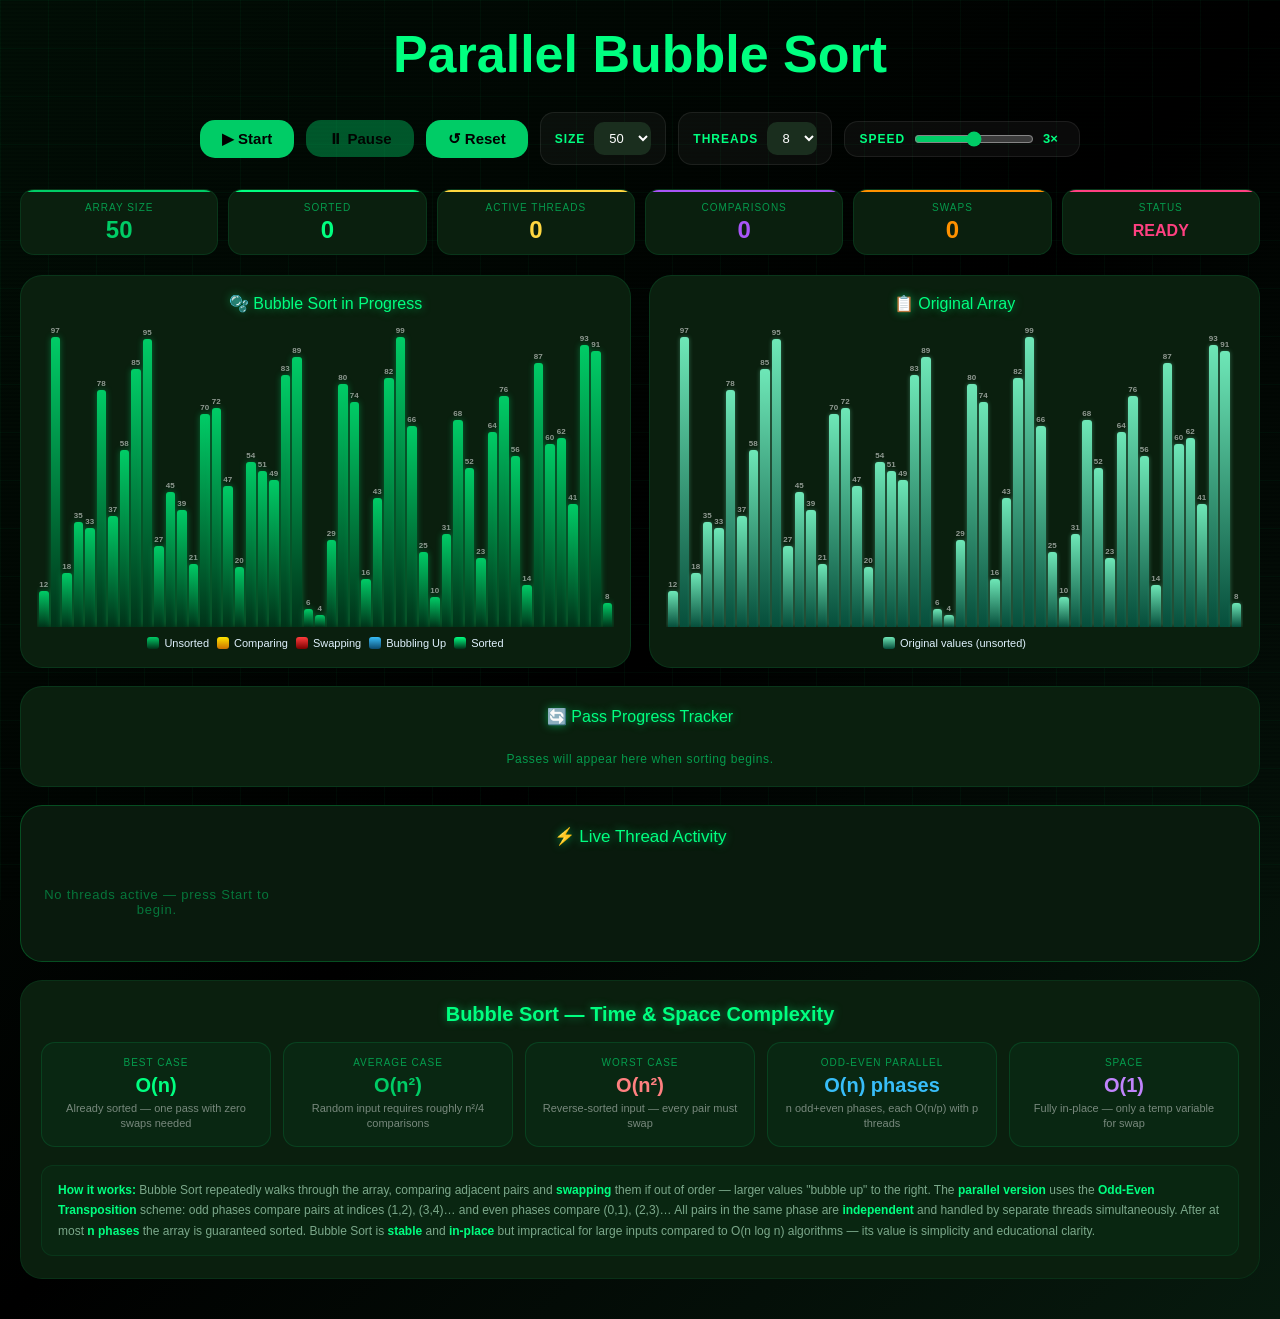
==== frontend/Bubble.html @ 175c768b "finalize" ====
<!DOCTYPE html>
<html lang="en">
<head>
<meta charset="UTF-8">
<meta name="viewport" content="width=device-width, initial-scale=1.0">
<title>Parallel Bubble Sort</title>
<style>
* { box-sizing: border-box; margin: 0; padding: 0; }

body {
  padding: 24px 20px 40px;
  font-family: Arial, sans-serif;
  background: linear-gradient(to bottom right, #020f06, #000000, #071a0e);
  color: white;
  min-height: 100vh;
}

body::before {
  content: ''; position: fixed; inset: 0; z-index: 0; pointer-events: none;
  background-image:
    linear-gradient(rgba(0,255,128,0.04) 1px, transparent 1px),
    linear-gradient(90deg, rgba(0,255,128,0.04) 1px, transparent 1px);
  background-size: 48px 48px;
  animation: gridDrift 14s linear infinite;
}
@keyframes gridDrift { from{background-position:0 0} to{background-position:48px 48px} }

body::after {
  content: ''; position: fixed; inset: 0; z-index: 1; pointer-events: none;
  background: repeating-linear-gradient(0deg, transparent, transparent 2px, rgba(0,0,0,0.10) 2px, rgba(0,0,0,0.10) 4px);
}

h1, .controls, .stats-row, .main-panels, .pass-section, .thread-section, .complexity-section, .done-banner {
  position: relative; z-index: 2;
}

/* ── TITLE ── */
h1 {
  text-align: center; font-size: clamp(32px, 5vw, 52px); color: #00ff80;
  margin-bottom: 28px; position: relative;
  animation: slideDown 0.7s cubic-bezier(0.23,1,0.32,1) both, titlePulse 3s ease-in-out 0.7s infinite;
}
@keyframes slideDown { from{opacity:0;transform:translateY(-40px) scaleX(0.88)} to{opacity:1;transform:translateY(0) scaleX(1)} }
@keyframes titlePulse {
  0%,100%{text-shadow:0 0 10px #00cc66,0 0 30px rgba(0,200,100,0.4)}
  50%{text-shadow:0 0 24px #00ff80,0 0 70px rgba(0,255,128,0.7),0 0 120px rgba(0,255,128,0.25)}
}
h1::before, h1::after {
  content: attr(data-text); position: absolute; top:0; left:0; width:100%;
  color:#00ff80; text-align:center; pointer-events:none; font-size:inherit; font-weight:bold;
}
h1::before { clip-path:polygon(0 0,100% 0,100% 32%,0 32%); opacity:0; animation:glitchA 5s infinite; }
h1::after  { clip-path:polygon(0 68%,100% 68%,100% 100%,0 100%); opacity:0; animation:glitchB 5s infinite; }
@keyframes glitchA { 0%,87%,100%{opacity:0;transform:translateX(0)} 89%{opacity:.8;transform:translateX(-6px)} 91%{opacity:.8;transform:translateX(4px)} 93%{opacity:0} }
@keyframes glitchB { 0%,87%,100%{opacity:0;transform:translateX(0)} 90%{opacity:.8;transform:translateX(6px)} 92%{opacity:.8;transform:translateX(-4px)} 94%{opacity:0} }

/* ── CONTROLS ── */
.controls {
  display:flex; justify-content:center; align-items:center; gap:12px;
  margin-bottom:24px; flex-wrap:wrap; animation:fadeUp 0.5s ease 0.1s both;
}
@keyframes fadeUp { from{opacity:0;transform:translateY(24px)} to{opacity:1;transform:translateY(0)} }

.ctrl-group {
  display:flex; align-items:center; gap:9px;
  background:rgba(255,255,255,0.04); border:1px solid rgba(255,255,255,0.08);
  border-radius:14px; padding:9px 14px;
}
.ctrl-group label { color:#00ff80; font-weight:bold; font-size:12px; letter-spacing:1px; }

button {
  background:#00cc66; border:none; padding:10px 22px; border-radius:15px;
  font-size:15px; font-weight:bold; cursor:pointer; transition:0.3s;
  position:relative; overflow:hidden; color:#000;
}
button::before {
  content:''; position:absolute; inset:0; background:#00a854;
  transform:translateX(-105%); transition:transform 0.25s ease; z-index:0;
}
button:hover::before { transform:translateX(0); }
button .lbl { position:relative; z-index:1; }
button:hover { transform:scale(1.05); box-shadow:0 0 16px rgba(0,255,128,0.55); }
button:disabled { opacity:0.4; cursor:not-allowed; transform:none; box-shadow:none; }

select {
  padding:8px 11px; border-radius:10px; border:none; font-size:13px;
  background:#1a2e1e; color:white; cursor:pointer; transition:box-shadow 0.25s;
}
select:hover, select:focus { outline:none; box-shadow:0 0 10px rgba(0,255,128,0.4); }
input[type=range] { width:120px; accent-color:#00cc66; }

/* ── STATS ROW ── */
.stats-row {
  display:grid; grid-template-columns:repeat(auto-fit,minmax(120px,1fr));
  gap:10px; margin-bottom:20px; animation:fadeUp 0.5s ease 0.2s both;
}
.stat-box {
  background:#0a1f0e; border-radius:14px; padding:12px 14px; text-align:center;
  border:1px solid rgba(0,255,128,0.1); position:relative; overflow:hidden;
  transition:border-color 0.3s, box-shadow 0.3s;
}
.stat-box::after { content:''; position:absolute; top:0; left:0; right:0; height:2px; background:var(--ac,#00cc66); }
.stat-box:hover { border-color:rgba(0,255,128,0.3); box-shadow:0 0 18px rgba(0,255,128,0.07); }
.stat-label { font-size:10px; color:rgba(0,255,128,0.55); text-transform:uppercase; letter-spacing:1px; margin-bottom:5px; }
.stat-value { font-size:24px; font-weight:bold; color:var(--ac,#00cc66); line-height:1; font-variant-numeric:tabular-nums; }

/* ── MAIN PANELS ── */
.main-panels { display:grid; grid-template-columns:1fr 1fr; gap:18px; margin-bottom:18px; animation:fadeUp 0.5s ease 0.3s both; }
@media(max-width:640px){ .main-panels{grid-template-columns:1fr;} }

.panel {
  background:#0a1f0e; border-radius:22px; padding:18px 16px;
  border:1px solid rgba(0,255,128,0.1); transition:border-color 0.3s, box-shadow 0.3s;
}
.panel:hover { border-color:rgba(0,255,128,0.28); box-shadow:0 0 24px rgba(0,255,128,0.06); }
.panel-title { text-align:center; color:#00ff80; margin-bottom:14px; font-size:16px; text-shadow:0 0 8px rgba(0,255,128,0.5); }

/* ── BARS ── */
.bars {
  height:300px; display:flex; align-items:flex-end;
  justify-content:flex-start; gap:2px; overflow:hidden; padding:0 2px;
}
.bar-wrap { display:flex; flex-direction:column; align-items:center; justify-content:flex-end; flex:1; min-width:0; max-width:32px; height:100%; }
.bar-num { font-size:8px; color:rgba(255,255,255,0.55); margin-bottom:2px; line-height:1; font-weight:bold; }
.bar {
  width:100%; border-radius:3px 3px 0 0; min-height:3px;
  transition:height 0.07s ease, background 0.07s ease, filter 0.07s ease;
  background:linear-gradient(180deg,#00cc66,#003319);
  filter:drop-shadow(0 0 3px rgba(0,200,100,0.45));
}
.bar.bar-compare { background:linear-gradient(180deg,#ffe600,#cc7000) !important; filter:drop-shadow(0 0 6px rgba(255,230,0,0.8)) !important; }
.bar.bar-swap    { background:linear-gradient(180deg,#ff3d3d,#7a0000) !important; filter:drop-shadow(0 0 10px rgba(255,61,61,0.9)) !important; }
.bar.bar-sorted  { background:linear-gradient(180deg,#00ff80,#003319) !important; filter:drop-shadow(0 0 4px rgba(0,255,128,0.6)) !important; }
.bar.bar-bubble  { background:linear-gradient(180deg,#38bdf8,#0c4a6e) !important; filter:drop-shadow(0 0 8px rgba(56,189,248,0.8)) !important; }
.bar.bar-t0  { background:linear-gradient(180deg,#34d399,#064e3b) !important; filter:drop-shadow(0 0 5px rgba(52,211,153,0.7)) !important; }
.bar.bar-t1  { background:linear-gradient(180deg,#60a5fa,#1e3a8a) !important; filter:drop-shadow(0 0 5px rgba(96,165,250,0.7)) !important; }
.bar.bar-t2  { background:linear-gradient(180deg,#fb923c,#7c2d12) !important; filter:drop-shadow(0 0 5px rgba(251,146,60,0.7)) !important; }
.bar.bar-t3  { background:linear-gradient(180deg,#e879f9,#701a75) !important; filter:drop-shadow(0 0 5px rgba(232,121,249,0.7)) !important; }
.bar.bar-t4  { background:linear-gradient(180deg,#fde047,#713f12) !important; filter:drop-shadow(0 0 5px rgba(253,224,71,0.7)) !important; }
.bar.bar-t5  { background:linear-gradient(180deg,#f472b6,#831843) !important; filter:drop-shadow(0 0 5px rgba(244,114,182,0.7)) !important; }
.bar.bar-t6  { background:linear-gradient(180deg,#a78bfa,#2e1065) !important; filter:drop-shadow(0 0 5px rgba(167,139,250,0.7)) !important; }
.bar.bar-t7  { background:linear-gradient(180deg,#22d3ee,#164e63) !important; filter:drop-shadow(0 0 5px rgba(34,211,238,0.7)) !important; }

/* ── LEGEND ── */
.legend { display:flex; flex-wrap:wrap; gap:8px; margin-top:10px; justify-content:center; }
.legend-item { display:flex; align-items:center; gap:5px; font-size:11px; color:#e0f2fe; }
.legend-box { width:12px; height:12px; border-radius:3px; flex-shrink:0; }

/* ── PASS TRACKER ── */
.pass-section {
  background:#0a1f0e; border:1px solid rgba(0,255,128,0.1); border-radius:22px;
  padding:20px 16px; margin-bottom:18px; animation:fadeUp 0.5s ease 0.35s both;
  transition:border-color 0.3s;
}
.pass-section:hover { border-color:rgba(0,255,128,0.28); }
.pass-section-title { text-align:center; color:#00ff80; margin-bottom:14px; font-size:16px; text-shadow:0 0 8px rgba(0,255,128,0.5); }

.pass-track { display:flex; align-items:center; gap:4px; flex-wrap:wrap; justify-content:center; }
.pass-dot {
  width:28px; height:28px; border-radius:50%;
  border:2px solid rgba(0,255,128,0.2);
  display:flex; align-items:center; justify-content:center;
  font-size:10px; font-weight:bold; color:rgba(0,255,128,0.35);
  transition:all 0.3s; flex-shrink:0;
}
.pass-dot.done  { background:rgba(0,255,128,0.15); border-color:#00ff80; color:#00ff80; box-shadow:0 0 10px rgba(0,255,128,0.4); }
.pass-dot.active { background:rgba(255,230,0,0.15); border-color:#ffe600; color:#ffe600; box-shadow:0 0 12px rgba(255,230,0,0.5); animation:pulseDot 0.6s ease-in-out infinite; }
@keyframes pulseDot { 0%,100%{transform:scale(1)} 50%{transform:scale(1.15)} }
.pass-connector { width:14px; height:2px; background:rgba(0,255,128,0.12); border-radius:1px; flex-shrink:0; }
.pass-connector.done { background:rgba(0,255,128,0.5); }
.pass-info { text-align:center; margin-top:12px; font-size:12px; color:rgba(0,255,128,0.55); letter-spacing:0.05em; }

/* ── DONE BANNER ── */
.done-banner {
  text-align:center; padding:12px; margin-bottom:18px;
  background:linear-gradient(90deg,rgba(0,255,128,0.1),rgba(0,200,100,0.1));
  border:1px solid rgba(0,255,128,0.3); border-radius:14px;
  color:#00ff80; font-weight:bold; font-size:16px; letter-spacing:0.08em;
  display:none;
}
.done-banner.show { display:block; animation:fadeUp 0.4s ease; }

/* ── THREAD SECTION ── */
.thread-section {
  background:#091a0d; border:1px solid rgba(0,200,80,0.3); border-radius:22px;
  padding:20px; margin-bottom:18px; animation:fadeUp 0.5s ease 0.4s both;
  transition:border-color 0.3s;
}
.thread-section:hover { border-color:rgba(0,255,128,0.5); }
.thread-section-title { text-align:center; color:#00ff80; margin-bottom:16px; font-size:17px; text-shadow:0 0 8px rgba(0,255,128,0.5); }

.thread-grid {
  display:grid; grid-template-columns:repeat(auto-fill, minmax(220px,1fr)); gap:10px;
  max-height:300px; overflow-y:auto;
  scrollbar-width:thin; scrollbar-color:rgba(0,255,128,0.3) transparent;
}
.thread-grid::-webkit-scrollbar { width:4px; }
.thread-grid::-webkit-scrollbar-thumb { background:rgba(0,255,128,0.3); border-radius:2px; }

.thread-card {
  background:rgba(0,0,0,0.35); border-radius:14px;
  border:1px solid rgba(255,255,255,0.07);
  border-left:3px solid var(--tc);
  padding:12px 14px; animation:cardIn 0.25s ease both;
}
@keyframes cardIn { from{opacity:0;transform:scale(0.94)} to{opacity:1;transform:scale(1)} }

.tc-header { display:flex; align-items:center; justify-content:space-between; margin-bottom:8px; }
.tc-badge {
  display:inline-flex; align-items:center; gap:5px; padding:3px 10px;
  border-radius:20px; font-size:11px; font-weight:bold;
  background:color-mix(in srgb, var(--tc) 18%, transparent);
  color:var(--tc); border:1px solid color-mix(in srgb, var(--tc) 45%, transparent);
}
.tc-dot { width:6px; height:6px; border-radius:50%; background:var(--tc); animation:blink 0.75s infinite; flex-shrink:0; }
@keyframes blink { 0%,100%{opacity:1} 50%{opacity:0.15} }
.tc-pct { font-size:13px; font-weight:bold; color:var(--tc); }

.tc-seg { font-size:11px; color:rgba(200,255,220,0.65); margin-bottom:8px; }
.tc-seg strong { color:rgba(200,255,220,0.9); }

.tc-prog-bg { height:5px; background:rgba(255,255,255,0.07); border-radius:3px; overflow:hidden; margin-bottom:7px; }
.tc-prog-fill { height:100%; background:var(--tc); border-radius:3px; transition:width 0.12s ease; box-shadow:0 0 8px var(--tc); }

.tc-mini-bars { display:flex; align-items:flex-end; gap:1px; height:28px; }
.tc-mini-bar { flex:1; min-width:0; border-radius:1px 1px 0 0; min-height:2px; background:var(--tc); opacity:0.55; transition:height 0.07s ease, opacity 0.07s; }
.tc-mini-bar.active { opacity:1; filter:drop-shadow(0 0 3px var(--tc)); }

.no-threads { font-size:13px; color:rgba(0,255,128,0.4); text-align:center; padding:24px 0; letter-spacing:0.06em; }

/* ── COMPLEXITY ── */
.complexity-section {
  background:#0a1f0e; border-radius:22px; padding:22px 20px;
  border:1px solid rgba(0,255,128,0.08); animation:fadeUp 0.5s ease 0.5s both;
  transition:border-color 0.3s;
}
.complexity-section:hover { border-color:rgba(0,255,128,0.28); }
.complexity-section h2 { text-align:center; color:#00ff80; margin-bottom:16px; font-size:20px; text-shadow:0 0 8px rgba(0,255,128,0.5); }

.complexity-cards { display:grid; grid-template-columns:repeat(auto-fit,minmax(160px,1fr)); gap:12px; margin-bottom:18px; }
.cx-card {
  background:rgba(0,255,128,0.04); border:1px solid rgba(0,255,128,0.12);
  border-radius:14px; padding:14px 16px; text-align:center;
  transition:transform 0.25s, box-shadow 0.25s;
}
.cx-card:hover { transform:translateY(-4px); box-shadow:0 8px 24px rgba(0,0,0,0.4), 0 0 14px rgba(0,255,128,0.08); }
.cx-case { font-size:10px; color:rgba(0,255,128,0.55); text-transform:uppercase; letter-spacing:1px; margin-bottom:6px; }
.cx-val  { font-size:20px; font-weight:bold; margin-bottom:4px; }
.cx-desc { font-size:11px; color:rgba(255,255,255,0.45); line-height:1.4; }
.cx-best  { color:#00ff80; }
.cx-avg   { color:#00cc66; }
.cx-worst { color:#ff8080; }
.cx-space { color:#c084fc; }

.cx-notes {
  background:rgba(0,255,128,0.03); border:1px solid rgba(0,255,128,0.08);
  border-radius:12px; padding:14px 16px;
}
.cx-notes p { font-size:12px; color:rgba(200,255,220,0.6); line-height:1.7; }
.cx-notes strong { color:#00ff80; }

::-webkit-scrollbar { width:6px; height:6px; }
::-webkit-scrollbar-track { background:#020f06; }
::-webkit-scrollbar-thumb { background:#00a854; border-radius:3px; }
</style>
</head>
<body>

<h1 data-text="Parallel Bubble Sort">Parallel Bubble Sort</h1>

<!-- CONTROLS -->
<div class="controls">
  <button id="btn-start" onclick="handleStart()"><span class="lbl">▶ Start</span></button>
  <button id="btn-pause" onclick="handlePause()" disabled><span class="lbl">⏸ Pause</span></button>
  <button onclick="handleReset()"><span class="lbl">↺ Reset</span></button>

  <div class="ctrl-group">
    <label>SIZE</label>
    <select id="sel-size" onchange="changeSize(+this.value)">
      <option value="20">20</option>
      <option value="30">30</option>
      <option value="50" selected>50</option>
      <option value="70">70</option>
    </select>
  </div>

  <div class="ctrl-group">
    <label>THREADS</label>
    <select id="sel-threads" onchange="maxThreads=+this.value">
      <option value="2">2</option>
      <option value="4">4</option>
      <option value="6">6</option>
      <option value="8" selected>8</option>
    </select>
  </div>

  <div class="ctrl-group">
    <label>SPEED</label>
    <input type="range" id="spd" min="1" max="5" value="3" step="1" oninput="setSpeed(+this.value)">
    <span id="spd-lbl" style="color:#00ff80;font-weight:bold;font-size:13px;min-width:22px">3×</span>
  </div>
</div>

<!-- STATS -->
<div class="stats-row">
  <div class="stat-box" style="--ac:#00cc66"> <div class="stat-label">Array Size</div>     <div class="stat-value" id="st-size">50</div></div>
  <div class="stat-box" style="--ac:#00ff80"> <div class="stat-label">Sorted</div>         <div class="stat-value" id="st-sorted">0</div></div>
  <div class="stat-box" style="--ac:#ffd740"> <div class="stat-label">Active Threads</div> <div class="stat-value" id="st-threads">0</div></div>
  <div class="stat-box" style="--ac:#a855f7"> <div class="stat-label">Comparisons</div>   <div class="stat-value" id="st-comps">0</div></div>
  <div class="stat-box" style="--ac:#ff9100"> <div class="stat-label">Swaps</div>          <div class="stat-value" id="st-swaps">0</div></div>
  <div class="stat-box" style="--ac:#ff4081"> <div class="stat-label">Status</div>         <div class="stat-value" id="st-status" style="font-size:1rem;padding-top:5px">READY</div></div>
</div>

<!-- BAR PANELS -->
<div class="main-panels">
  <div class="panel">
    <div class="panel-title">🫧 Bubble Sort in Progress</div>
    <div class="bars" id="sort-bars"></div>
    <div class="legend">
      <div class="legend-item"><div class="legend-box" style="background:linear-gradient(#00cc66,#003319)"></div>Unsorted</div>
      <div class="legend-item"><div class="legend-box" style="background:linear-gradient(#ffe600,#cc7000)"></div>Comparing</div>
      <div class="legend-item"><div class="legend-box" style="background:linear-gradient(#ff3d3d,#7a0000)"></div>Swapping</div>
      <div class="legend-item"><div class="legend-box" style="background:linear-gradient(#38bdf8,#0c4a6e)"></div>Bubbling Up</div>
      <div class="legend-item"><div class="legend-box" style="background:linear-gradient(#00ff80,#003319)"></div>Sorted</div>
    </div>
  </div>
  <div class="panel">
    <div class="panel-title">📋 Original Array</div>
    <div class="bars" id="orig-bars"></div>
    <div class="legend">
      <div class="legend-item"><div class="legend-box" style="background:linear-gradient(#6ee7b7,#064e3b)"></div>Original values (unsorted)</div>
    </div>
  </div>
</div>

<!-- DONE BANNER -->
<div class="done-banner" id="done-banner">✓ ARRAY FULLY SORTED — All bubbles settled in place</div>

<!-- PASS TRACKER -->
<div class="pass-section">
  <div class="pass-section-title">🔄 Pass Progress Tracker</div>
  <div class="pass-track" id="pass-track"></div>
  <div class="pass-info"  id="pass-info">Passes will appear here when sorting begins.</div>
</div>

<!-- THREAD ACTIVITY -->
<div class="thread-section">
  <div class="thread-section-title">⚡ Live Thread Activity</div>
  <div class="thread-grid" id="thread-grid">
    <div class="no-threads">No threads active — press Start to begin.</div>
  </div>
</div>

<!-- COMPLEXITY -->
<div class="complexity-section">
  <h2>Bubble Sort — Time &amp; Space Complexity</h2>
  <div class="complexity-cards">
    <div class="cx-card">
      <div class="cx-case">Best Case</div>
      <div class="cx-val cx-best">O(n)</div>
      <div class="cx-desc">Already sorted — one pass with zero swaps needed</div>
    </div>
    <div class="cx-card">
      <div class="cx-case">Average Case</div>
      <div class="cx-val cx-avg">O(n²)</div>
      <div class="cx-desc">Random input requires roughly n²/4 comparisons</div>
    </div>
    <div class="cx-card">
      <div class="cx-case">Worst Case</div>
      <div class="cx-val cx-worst">O(n²)</div>
      <div class="cx-desc">Reverse-sorted input — every pair must swap</div>
    </div>
    <div class="cx-card">
      <div class="cx-case">Odd-Even Parallel</div>
      <div class="cx-val" style="color:#38bdf8">O(n) phases</div>
      <div class="cx-desc">n odd+even phases, each O(n/p) with p threads</div>
    </div>
    <div class="cx-card">
      <div class="cx-case">Space</div>
      <div class="cx-val cx-space">O(1)</div>
      <div class="cx-desc">Fully in-place — only a temp variable for swap</div>
    </div>
  </div>
  <div class="cx-notes">
    <p>
      <strong>How it works:</strong> Bubble Sort repeatedly walks through the array, comparing adjacent pairs and
      <strong>swapping</strong> them if out of order — larger values "bubble up" to the right.
      The <strong>parallel version</strong> uses the <strong>Odd-Even Transposition</strong> scheme:
      odd phases compare pairs at indices (1,2), (3,4)… and even phases compare (0,1), (2,3)…
      All pairs in the same phase are <strong>independent</strong> and handled by separate threads simultaneously.
      After at most <strong>n phases</strong> the array is guaranteed sorted.
      Bubble Sort is <strong>stable</strong> and <strong>in-place</strong> but impractical for large inputs
      compared to O(n log n) algorithms — its value is simplicity and educational clarity.
    </p>
  </div>
</div>

<script>
const TC     = ['#34d399','#60a5fa','#fb923c','#e879f9','#fde047','#f472b6','#a78bfa','#22d3ee'];
const TC_CLS = ['bar-t0','bar-t1','bar-t2','bar-t3','bar-t4','bar-t5','bar-t6','bar-t7'];

let N = 50, maxThreads = 8;
let arr = [], origArr = [];
let statuses = [], threadAssign = [];
let running = false, paused = false, done = false;
let speedMs = 80;
let comparisons = 0, swaps = 0;
let activeThreads = {};
let stepQueue = [], stepIdx = 0;
let rafId = null, lastTime = 0;

const speedMap = {1:280, 2:140, 3:80, 4:30, 5:8};

function genArray() {
  done = false;
  arr = Array.from({length:N}, (_,i) => Math.round(4 + (i/(N-1))*95));
  for(let i=arr.length-1;i>0;i--){const j=Math.floor(Math.random()*(i+1));[arr[i],arr[j]]=[arr[j],arr[i]];}
  origArr = arr.slice();
  statuses = new Array(N).fill('default');
  threadAssign = new Array(N).fill(-1);
  comparisons = 0; swaps = 0; activeThreads = {};
  renderOrigBars(); renderSortBars(); updateStats(); renderThreadGrid();
  document.getElementById('done-banner').classList.remove('show');
  document.getElementById('pass-track').innerHTML = '';
  document.getElementById('pass-info').textContent = 'Passes will appear here when sorting begins.';
}

function changeSize(v){ N=v; if(!running) genArray(); }
function setSpeed(v){ speedMs=speedMap[v]||80; document.getElementById('spd-lbl').textContent=v+'×'; }

// ── build steps: Odd-Even Transposition Sort ──
function buildSteps() {
  stepQueue = [];
  const a  = arr.slice();
  const st = new Array(N).fill('default');
  const th = new Array(N).fill(-1);
  let tc = 0, sc = 0, tId = 0, cIdx = 0;
  let passData = [];

  function snap(type, data, pass) {
    stepQueue.push({ type, data, arr:a.slice(), st:st.slice(), th:th.slice(),
      tc, sc, pass, passData:passData.slice() });
  }

  for(let p = 0; p < N; p++) {
    const isOdd  = (p % 2 === 1);
    const start  = isOdd ? 1 : 0;
    passData.push({ idx:p, type:isOdd?'odd':'even', swapCount:0 });

    const pairs = [];
    for(let i = start; i < N-1; i += 2) pairs.push(i);
    if(!pairs.length) continue;

    for(let b = 0; b < pairs.length; b += maxThreads) {
      const batch = pairs.slice(b, b + maxThreads);
      const tIds  = batch.map(() => tId++);
      const cIdxs = batch.map(() => cIdx++ % TC.length);

      batch.forEach((i,k) => { th[i]=tIds[k]; th[i+1]=tIds[k]; st[i]='compare'; st[i+1]='compare'; });
      snap('newthreads', { threads: batch.map((i,k) => ({lo:i, hi:i+1, tid:tIds[k], ci:cIdxs[k]})) }, p);

      batch.forEach((i,k) => {
        tc++;
        snap('cmp', {i, tid:tIds[k], ci:cIdxs[k]}, p);
        if(a[i] > a[i+1]) {
          sc++;
          passData[passData.length-1].swapCount++;
          st[i]='swap'; st[i+1]='swap';
          snap('preswap', {i, tid:tIds[k], ci:cIdxs[k]}, p);
          [a[i], a[i+1]] = [a[i+1], a[i]];
          snap('swap', {i, tid:tIds[k], ci:cIdxs[k]}, p);
        }
        st[i]='thread'; st[i+1]='thread';
      });

      batch.forEach((i,k) => { th[i]=-1; th[i+1]=-1; st[i]='default'; st[i+1]='default'; });
      snap('tdone', { tIds }, p);
    }

    // early exit if already sorted
    let sorted = true;
    for(let i = 0; i < N-1; i++) if(a[i] > a[i+1]){ sorted=false; break; }
    if(sorted) break;
  }

  for(let x = 0; x < N; x++) st[x] = 'sorted';
  snap('alldone', {}, -1);
}

function applyStep(s) {
  arr=s.arr.slice(); statuses=s.st.slice(); threadAssign=s.th.slice();
  comparisons=s.tc; swaps=s.sc;

  if(s.type === 'newthreads') {
    s.data.threads.forEach(({lo,hi,tid,ci}) => {
      activeThreads[tid] = {lo, hi, ci, progress:0, phase:'comparing', segVals:[], segSt:[]};
    });
  }
  if(s.type === 'tdone') s.data.tIds.forEach(tid => { delete activeThreads[tid]; });
  if(s.type === 'alldone') done = true;

  Object.keys(activeThreads).forEach(tid => {
    const t = activeThreads[tid];
    t.segVals = arr.slice(t.lo, t.hi+1);
    t.segSt   = statuses.slice(t.lo, t.hi+1);
    const isSwap = t.segSt.some(x => x === 'swap');
    t.phase    = isSwap ? 'swapping' : 'comparing';
    t.progress = t.segSt.filter(x => x === 'sorted').length / (t.hi-t.lo+1) * 100;
  });

  if(s.passData) renderPassTrack(s.passData, s.pass);
}

function renderPassTrack(passData, curPass) {
  const track = document.getElementById('pass-track');
  const info  = document.getElementById('pass-info');
  if(!passData || !passData.length){ track.innerHTML=''; return; }
  let h = '';
  passData.forEach((p, idx) => {
    const isDone = p.idx < curPass;
    const isAct  = p.idx === curPass;
    const cls    = isDone ? 'done' : isAct ? 'active' : '';
    h += `<div class="pass-dot ${cls}" title="Pass ${p.idx+1} (${p.type}): ${p.swapCount} swaps">${p.idx+1}</div>`;
    if(idx < passData.length-1) h += `<div class="pass-connector${isDone?' done':''}"></div>`;
  });
  track.innerHTML = h;
  const cur = passData[curPass];
  if(cur) info.textContent = `Pass ${curPass+1} of ${passData.length} · ${cur.type==='odd'?'Odd':'Even'} phase · ${cur.swapCount} swaps this pass`;
}

function barClass(i) {
  const s = statuses[i];
  if(s === 'sorted')  return 'bar-sorted';
  if(s === 'compare') return 'bar-compare';
  if(s === 'swap' || s === 'preswap') return 'bar-swap';
  if(s === 'bubble')  return 'bar-bubble';
  if(s === 'thread') {
    const tid = threadAssign[i];
    if(tid >= 0 && activeThreads[tid]) return TC_CLS[activeThreads[tid].ci % TC_CLS.length];
  }
  return '';
}

function renderSortBars() {
  const c   = document.getElementById('sort-bars');
  const max = Math.max(...arr, 1);
  let h = '';
  for(let i = 0; i < arr.length; i++){
    const pct = Math.max(1, Math.round((arr[i]/max)*100));
    h += `<div class="bar-wrap"><div class="bar-num">${arr[i]}</div><div class="bar ${barClass(i)}" style="height:${pct}%"></div></div>`;
  }
  c.innerHTML = h;
}

function renderOrigBars() {
  const c   = document.getElementById('orig-bars');
  const max = Math.max(...origArr, 1);
  let h = '';
  for(let i = 0; i < origArr.length; i++){
    const pct = Math.max(1, Math.round((origArr[i]/max)*100));
    h += `<div class="bar-wrap"><div class="bar-num">${origArr[i]}</div><div class="bar" style="height:${pct}%;background:linear-gradient(180deg,#6ee7b7,#064e3b);filter:drop-shadow(0 0 2px rgba(110,231,183,0.4))"></div></div>`;
  }
  c.innerHTML = h;
}

function renderThreadGrid() {
  const g    = document.getElementById('thread-grid');
  const keys = Object.keys(activeThreads);
  if(!keys.length){
    g.innerHTML = '<div class="no-threads">No threads active — press Start to begin.</div>';
    document.getElementById('st-threads').textContent = '0';
    return;
  }
  document.getElementById('st-threads').textContent = keys.length;
  let h = '';
  keys.forEach(tid => {
    const t   = activeThreads[tid];
    const col = TC[t.ci % TC.length];
    const segLen = t.hi - t.lo + 1;
    let miniH = '';
    if(t.segVals && t.segVals.length){
      const mx = Math.max(...t.segVals, 1);
      t.segVals.forEach((v,k) => {
        const ph    = Math.max(8, Math.round((v/mx)*100));
        const isAct = t.segSt && (t.segSt[k]==='compare' || t.segSt[k]==='swap');
        miniH += `<div class="tc-mini-bar${isAct?' active':''}" style="height:${ph}%"></div>`;
      });
    }
    const phaseTxt = t.progress===100 ? '✓ done' : t.phase;
    h += `<div class="thread-card" style="--tc:${col}">
      <div class="tc-header">
        <div class="tc-badge"><div class="tc-dot"></div>Thread ${tid}</div>
        <div class="tc-pct">${Math.round(t.progress)}%</div>
      </div>
      <div class="tc-seg">
        <strong>Pair [${t.lo}, ${t.lo+1}]</strong> &nbsp;·&nbsp; ${segLen} elements &nbsp;·&nbsp;
        <span style="color:${col};opacity:0.85">${phaseTxt}</span>
      </div>
      <div class="tc-prog-bg"><div class="tc-prog-fill" style="width:${t.progress}%"></div></div>
      <div class="tc-mini-bars">${miniH}</div>
    </div>`;
  });
  g.innerHTML = h;
}

function updateStats() {
  document.getElementById('st-size').textContent   = N;
  document.getElementById('st-sorted').textContent = statuses.filter(s => s==='sorted').length;
  document.getElementById('st-comps').textContent  = comparisons;
  document.getElementById('st-swaps').textContent  = swaps;
}

function animate(ts) {
  if(!running || paused) return;
  if(ts - lastTime >= speedMs){
    lastTime = ts;
    if(stepIdx < stepQueue.length){
      applyStep(stepQueue[stepIdx++]);
      renderSortBars(); renderThreadGrid(); updateStats();
      if(done){ finishSort(); return; }
    } else { finishSort(); return; }
  }
  rafId = requestAnimationFrame(animate);
}

function finishSort() {
  running = false;
  statuses = new Array(N).fill('sorted');
  activeThreads = {};
  renderSortBars(); renderThreadGrid(); updateStats();
  document.getElementById('st-status').textContent = 'DONE';
  document.getElementById('st-status').style.color = '#00ff80';
  document.getElementById('done-banner').classList.add('show');
  document.getElementById('btn-start').disabled = true;
  document.getElementById('btn-pause').disabled = true;
  document.getElementById('st-threads').textContent = '0';
}

function handleStart() {
  if(done || running) return;
  buildSteps(); stepIdx = 0;
  running = true; paused = false;
  document.getElementById('btn-start').disabled = true;
  document.getElementById('btn-pause').disabled = false;
  document.getElementById('st-status').textContent = 'RUNNING';
  document.getElementById('st-status').style.color = '#ffd740';
  lastTime = 0; rafId = requestAnimationFrame(animate);
}

function handlePause() {
  if(!running) return;
  if(!paused){
    paused = true; cancelAnimationFrame(rafId);
    document.getElementById('btn-pause').querySelector('.lbl').textContent = '▶ Resume';
    document.getElementById('st-status').textContent = 'PAUSED';
    document.getElementById('st-status').style.color = 'rgba(0,255,128,0.5)';
  } else {
    paused = false;
    document.getElementById('btn-pause').querySelector('.lbl').textContent = '⏸ Pause';
    document.getElementById('st-status').textContent = 'RUNNING';
    document.getElementById('st-status').style.color = '#ffd740';
    lastTime = 0; rafId = requestAnimationFrame(animate);
  }
}

function handleReset() {
  running = false; paused = false; done = false;
  cancelAnimationFrame(rafId);
  activeThreads = {}; stepQueue = []; stepIdx = 0;
  genArray();
  document.getElementById('btn-start').disabled = false;
  document.getElementById('btn-start').querySelector('.lbl').textContent = '▶ Start';
  document.getElementById('btn-pause').disabled = true;
  document.getElementById('btn-pause').querySelector('.lbl').textContent = '⏸ Pause';
  document.getElementById('st-status').textContent = 'READY';
  document.getElementById('st-status').style.color = '#00cc66';
}

genArray();
</script>
</body>
</html>
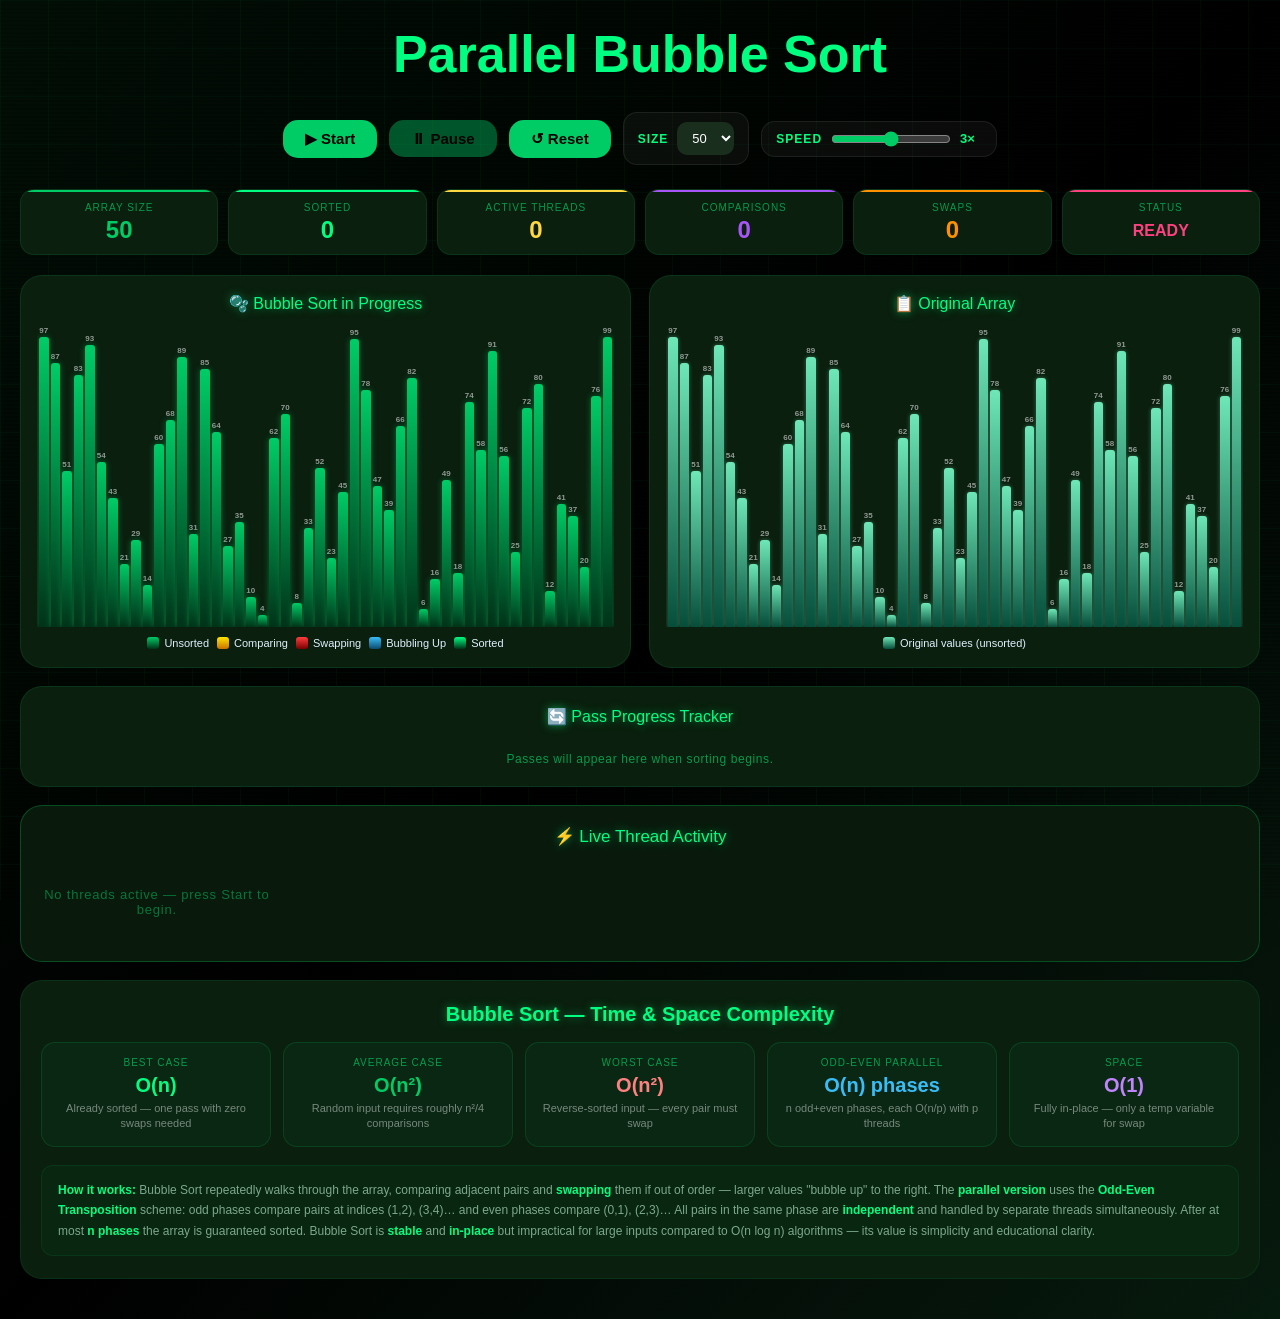
==== commit cd87c591: "commit" ====
--- a/frontend/Bubble.html
+++ b/frontend/Bubble.html
@@ -284,15 +284,7 @@
     </select>
   </div>
 
-  <div class="ctrl-group">
-    <label>THREADS</label>
-    <select id="sel-threads" onchange="maxThreads=+this.value">
-      <option value="2">2</option>
-      <option value="4">4</option>
-      <option value="6">6</option>
-      <option value="8" selected>8</option>
-    </select>
-  </div>
+  
 
   <div class="ctrl-group">
     <label>SPEED</label>
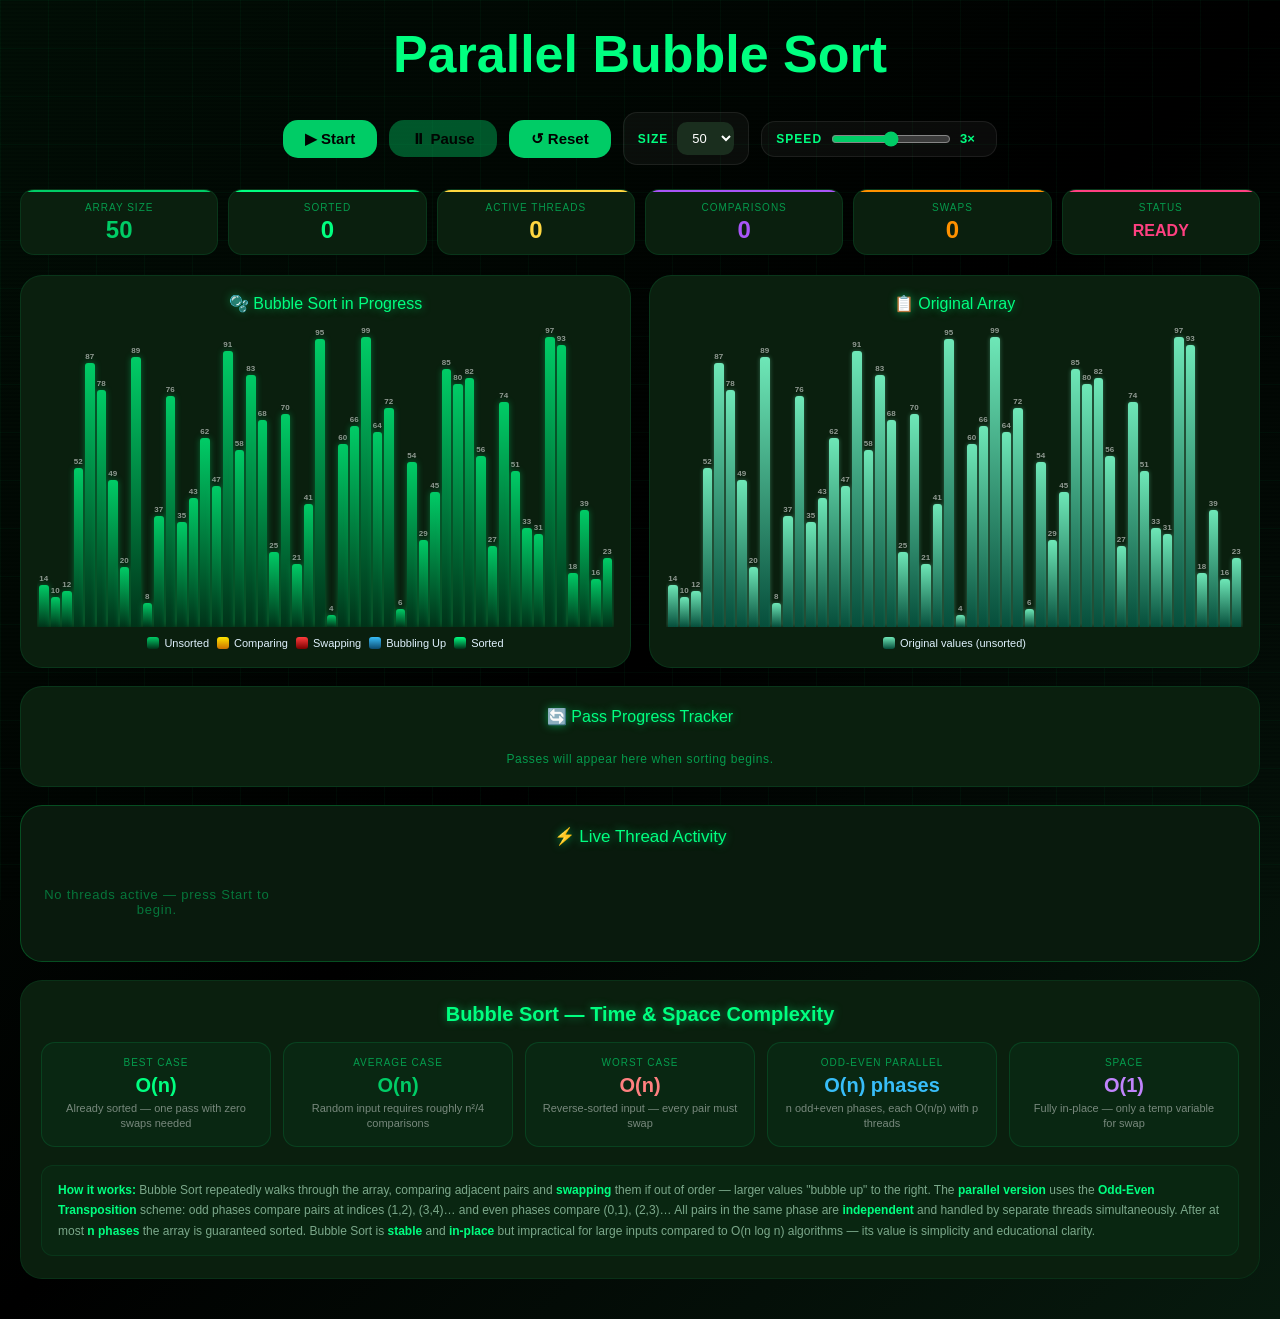
==== commit ce4015c0: "done" ====
--- a/frontend/Bubble.html
+++ b/frontend/Bubble.html
@@ -354,12 +354,12 @@
     </div>
     <div class="cx-card">
       <div class="cx-case">Average Case</div>
-      <div class="cx-val cx-avg">O(n²)</div>
+      <div class="cx-val cx-avg">O(n)</div>
       <div class="cx-desc">Random input requires roughly n²/4 comparisons</div>
     </div>
     <div class="cx-card">
       <div class="cx-case">Worst Case</div>
-      <div class="cx-val cx-worst">O(n²)</div>
+      <div class="cx-val cx-worst">O(n)</div>
       <div class="cx-desc">Reverse-sorted input — every pair must swap</div>
     </div>
     <div class="cx-card">
